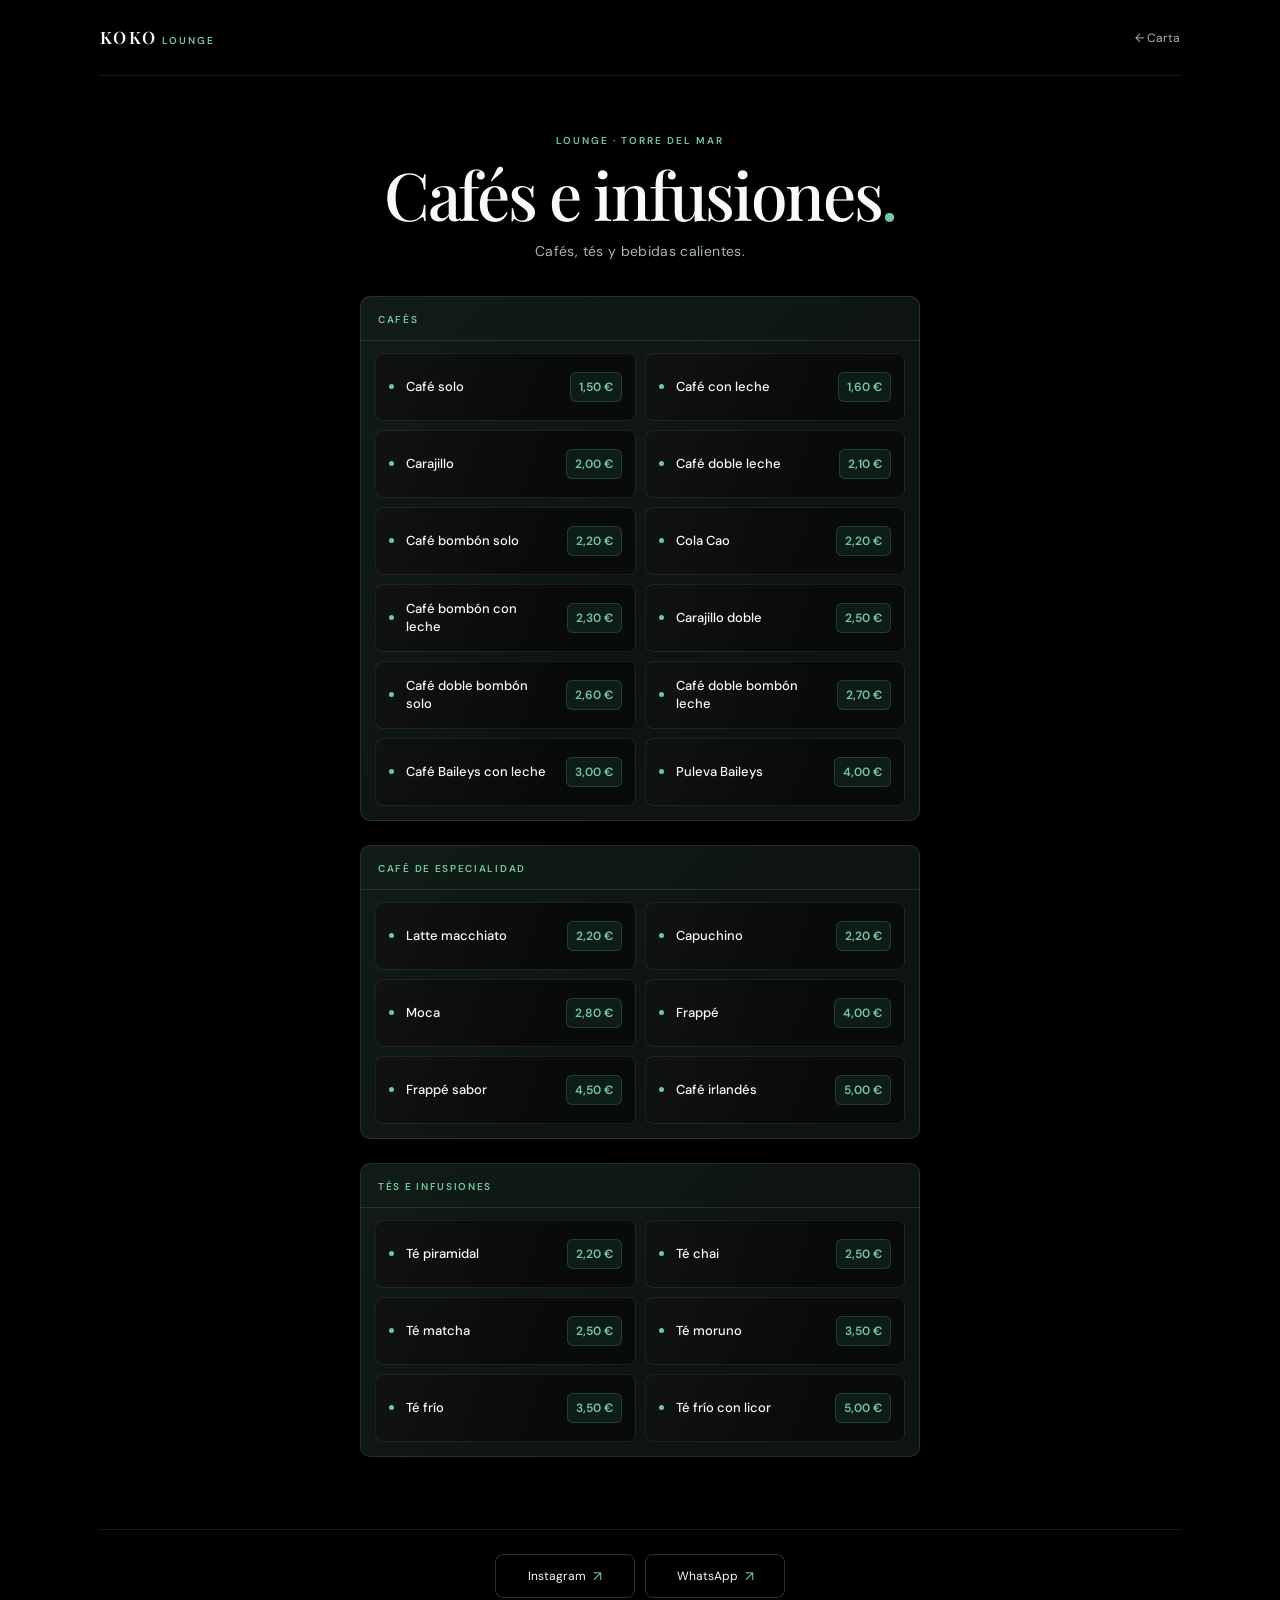
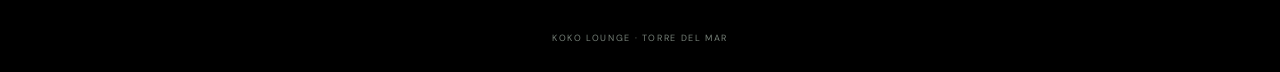
==== cafes.html @ 17e6441b "Publicación inicial de Koko Lounge" ====
<!doctype html>
<html lang="es">
<head>
  <meta charset="utf-8">
  <meta name="viewport" content="width=device-width, initial-scale=1">
  <meta name="theme-color" content="#000000">
  <meta name="description" content="Cafés, tés e infusiones de Koko Lounge en Torre del Mar.">
  <title>Cafés e infusiones | Koko Lounge</title>
  <link rel="preconnect" href="https://fonts.googleapis.com">
  <link rel="preconnect" href="https://fonts.gstatic.com" crossorigin>
  <link href="https://fonts.googleapis.com/css2?family=DM+Sans:wght@400;500;600&family=Playfair+Display:wght@500;600;700&display=swap" rel="stylesheet">
  <link rel="stylesheet" href="styles.css">
</head>
<body>
  <main class="page menu-page">
    <header class="topbar"><a class="brand" href="index.html" aria-label="Volver al inicio"><span class="brand-name">KOKO<span> LOUNGE</span></span></a><a class="back-link" href="menu.html">← Carta</a></header>
    <section class="menu-hero" aria-labelledby="title">
      <p class="eyebrow">LOUNGE · TORRE DEL MAR</p>
      <h1 id="title">Cafés e infusiones<span>.</span></h1>
      <p class="intro">Cafés, tés y bebidas calientes.</p>
    </section>
    <section class="product-list" aria-label="Cafés, tés e infusiones y precios">
      <section class="product-group" aria-label="Cafés">
        <div class="product-group-header"><h2>Cafés</h2></div>
        <article class="product"><span>Café solo</span><span>1,50 €</span></article>
        <article class="product"><span>Café con leche</span><span>1,60 €</span></article>
        <article class="product"><span>Carajillo</span><span>2,00 €</span></article>
        <article class="product"><span>Café doble leche</span><span>2,10 €</span></article>
        <article class="product"><span>Café bombón solo</span><span>2,20 €</span></article>
        <article class="product"><span>Cola Cao</span><span>2,20 €</span></article>
        <article class="product"><span>Café bombón con leche</span><span>2,30 €</span></article>
        <article class="product"><span>Carajillo doble</span><span>2,50 €</span></article>
        <article class="product"><span>Café doble bombón solo</span><span>2,60 €</span></article>
        <article class="product"><span>Café doble bombón leche</span><span>2,70 €</span></article>
        <article class="product"><span>Café Baileys con leche</span><span>3,00 €</span></article>
        <article class="product"><span>Puleva Baileys</span><span>4,00 €</span></article>
      </section>
      <section class="product-group" aria-label="Café de especialidad">
        <div class="product-group-header"><h2>Café de especialidad</h2></div>
        <article class="product"><span>Latte macchiato</span><span>2,20 €</span></article>
        <article class="product"><span>Capuchino</span><span>2,20 €</span></article>
        <article class="product"><span>Moca</span><span>2,80 €</span></article>
        <article class="product"><span>Frappé</span><span>4,00 €</span></article>
        <article class="product"><span>Frappé sabor</span><span>4,50 €</span></article>
        <article class="product"><span>Café irlandés</span><span>5,00 €</span></article>
      </section>
      <section class="product-group" aria-label="Tés e infusiones">
        <div class="product-group-header"><h2>Tés e infusiones</h2></div>
        <article class="product"><span>Té piramidal</span><span>2,20 €</span></article>
        <article class="product"><span>Té chai</span><span>2,50 €</span></article>
        <article class="product"><span>Té matcha</span><span>2,50 €</span></article>
        <article class="product"><span>Té moruno</span><span>3,50 €</span></article>
        <article class="product"><span>Té frío</span><span>3,50 €</span></article>
        <article class="product"><span>Té frío con licor</span><span>5,00 €</span></article>
      </section>
    </section>
    <footer class="menu-footer">
      <nav class="socials" aria-label="Redes sociales">
        <a class="social-link" href="https://www.instagram.com/kokolounge_/" target="_blank" rel="noopener noreferrer">Instagram <span aria-hidden="true">↗</span></a>
        <a class="social-link" href="https://wa.me/34695865423?text=Hola%2C%20quiero%20hacer%20una%20reserva%20en%20Koko%20Lounge." target="_blank" rel="noopener noreferrer" aria-label="Reservar por WhatsApp">WhatsApp <span aria-hidden="true">↗</span></a>
      </nav>
      <p class="copyright">KOKO LOUNGE · TORRE DEL MAR</p>
    </footer>
  </main>
</body>
</html>
---- styles.css ----
:root {
  color-scheme: dark;
  --ink: #f7faf8;
  --muted: #a8b7af;
  --brand: #2f6b59;
  --brand-light: #74c6a3;
  --page: #000000;
  --surface: #0e1511;
  --rule: rgb(255 255 255 / 10%);
  --content-width: 1080px;
}

* { box-sizing: border-box; }

html {
  min-width: 320px;
  scroll-behavior: smooth;
  background: var(--page);
}

body {
  min-height: 100vh;
  margin: 0;
  background: var(--page);
  color: var(--ink);
  font-family: "DM Sans", sans-serif;
  -webkit-font-smoothing: antialiased;
}

a { color: inherit; }

a:focus-visible {
  outline: 2px solid var(--brand-light);
  outline-offset: 4px;
}

.page {
  width: min(100% - 48px, var(--content-width));
  min-height: 100vh;
  margin-inline: auto;
}

.home-page {
  position: relative;
  isolation: isolate;
}

.smoke-layer {
  position: fixed;
  z-index: -1;
  inset: 0;
  width: 100vw;
  height: 100vh;
  height: 100svh;
  overflow: hidden;
  opacity: 0;
  pointer-events: none;
  animation: smoke-appear 1.2s ease-out forwards;
}

.smoke-plume {
  fill: none;
  stroke: url(#smoke-fade);
  stroke-linecap: round;
  stroke-width: 48px;
  opacity: 0;
  transform-box: fill-box;
  transform-origin: center;
  animation: smoke-rise 17s ease-in-out infinite;
}

.smoke-plume path:nth-child(2) { stroke-width: 36px; }
.smoke-plume path:nth-child(3) { stroke-width: 25px; }
.smoke-plume-two { animation-delay: -8.5s; opacity: .75; }
.smoke-plume-wide { animation-delay: -4s; opacity: .68; }

@keyframes smoke-appear {
  to { opacity: 1; }
}

@keyframes smoke-rise {
  0% { opacity: 0; transform: translate3d(0, 20px, 0) scale(.98); }
  16% { opacity: .9; }
  58% { opacity: .62; transform: translate3d(0, -16px, 0) scale(1.02); }
  100% { opacity: 0; transform: translate3d(12px, -44px, 0) scale(1.06); }
}

.topbar {
  display: flex;
  min-height: 76px;
  align-items: center;
  justify-content: space-between;
  border-bottom: 1px solid var(--rule);
}

.brand {
  color: var(--ink);
  text-decoration: none;
}

.brand-name {
  font-family: "Playfair Display", Georgia, serif;
  font-size: 17px;
  font-weight: 600;
  letter-spacing: .14em;
}

.brand-name span {
  color: var(--brand-light);
  font-family: "DM Sans", sans-serif;
  font-size: 10px;
  letter-spacing: .2em;
}

.location,
.eyebrow {
  color: var(--brand-light);
  font-size: 10px;
  font-weight: 600;
  letter-spacing: .2em;
}

.location { color: var(--muted); }

.hero,
.menu-hero { text-align: center; }

.home-hero {
  display: grid;
  min-height: min(690px, calc(100svh - 76px));
  grid-template-columns: 1fr 1fr;
  align-items: center;
  gap: clamp(40px, 7vw, 96px);
  padding: 64px clamp(24px, 6vw, 76px);
  text-align: left;
  border-bottom: 1px solid var(--rule);
}

.hero-media {
  position: relative;
  display: grid;
  min-height: 420px;
  place-items: center;
  isolation: isolate;
}

.hero-orbit {
  position: absolute;
  z-index: 1;
  width: min(390px, 38vw);
  aspect-ratio: 1;
  border: 1px solid rgb(116 198 163 / 24%);
  border-radius: 50%;
}

.hero-orbit::before,
.hero-orbit::after {
  position: absolute;
  content: "";
  border: 1px solid rgb(116 198 163 / 10%);
  border-radius: 50%;
  inset: 12px;
}

.hero-orbit::after { inset: 25px; }

.image-caption {
  position: absolute;
  z-index: 2;
  bottom: 6px;
  margin: 0;
  color: var(--muted);
  font-size: 9px;
  letter-spacing: .2em;
}

.image-caption span { padding-inline: 7px; color: var(--brand-light); }

.hero-copy { max-width: 470px; }

.hero-copy .eyebrow {
  display: flex;
  align-items: center;
  gap: 10px;
  white-space: nowrap;
}

.eyebrow-mark {
  width: 22px;
  height: 1px;
  background: var(--brand-light);
}

.hero-logo {
  position: relative;
  z-index: 2;
  display: block;
  width: min(290px, 30vw);
  height: min(290px, 30vw);
  margin: 0;
  object-fit: cover;
  object-position: center;
  border: 1px solid rgb(116 198 163 / 28%);
  border-radius: 50%;
  clip-path: circle(50%);
  box-shadow: 0 0 0 5px rgb(116 198 163 / 8%), 0 0 0 6px rgb(116 198 163 / 24%), 0 18px 52px rgb(0 0 0 / 65%);
}

@keyframes page-smoke {
  0% { opacity: 0; transform: translate3d(0, 20px, 0) scale(.96); }
  18% { opacity: .82; }
  62% { opacity: .5; transform: translate3d(0, -10px, 0) scale(1.02); }
  100% { opacity: 0; transform: translate3d(0, -28px, 0) scale(1.06); }
}

.eyebrow { margin: 0; }

h1 {
  margin: 15px 0 12px;
  font-family: "Playfair Display", Georgia, serif;
  font-size: clamp(48px, 10vw, 72px);
  font-weight: 500;
  line-height: 1.06;
  letter-spacing: -.035em;
}

h1 span { color: var(--brand-light); }

.home-title {
  max-width: 470px;
  margin: 22px 0 16px;
  font-size: clamp(50px, 6.4vw, 76px);
  letter-spacing: -.025em;
  line-height: 1.02;
}

.intro {
  margin: 0;
  color: var(--muted);
  font-size: 14px;
  letter-spacing: .025em;
}

.main-button {
  display: inline-flex;
  min-width: 208px;
  align-items: center;
  justify-content: space-between;
  gap: 32px;
  margin-top: 34px;
  padding: 16px 20px;
  border: 1px solid var(--brand-light);
  border-radius: 8px;
  background: var(--brand);
  color: var(--ink);
  font-size: 13px;
  font-weight: 600;
  letter-spacing: .08em;
  text-decoration: none;
  transition: background .2s ease, transform .2s ease;
}

.main-button span,
.category-button span:last-child,
.social-link span { color: var(--brand-light); }

.main-button span { font-size: 18px; transition: transform .2s ease; }
.main-button:hover { background: #397a64; transform: translateY(-2px); }
.main-button:hover span { transform: translateX(3px); }

.hero-note {
  margin: 28px 0 0;
  padding-top: 16px;
  border-top: 1px solid var(--rule);
  color: #77837c;
  font-size: 9px;
  letter-spacing: .2em;
}

.home-footer,
.menu-footer {
  padding: 24px 0 28px;
  border-top: 1px solid var(--rule);
  text-align: center;
}

.footer-copy {
  margin: 0 0 18px;
  color: var(--muted);
  font-size: 13px;
}

.socials {
  display: flex;
  justify-content: center;
  gap: 10px;
}

.social-link {
  display: inline-flex;
  min-width: 140px;
  align-items: center;
  justify-content: center;
  gap: 7px;
  padding: 12px 16px;
  border: 1px solid rgb(255 255 255 / 18%);
  border-radius: 8px;
  color: var(--ink);
  font-size: 12px;
  text-decoration: none;
  transition: border-color .2s ease, background .2s ease;
}

a.social-link:hover { border-color: var(--brand-light); background: rgb(47 107 89 / 18%); }
.social-link span { font-size: 14px; }

.copyright {
  margin: 34px 0 0;
  color: #768078;
  font-size: 9px;
  letter-spacing: .18em;
}

.back-link {
  color: var(--muted);
  font-size: 12px;
  text-decoration: none;
}

.back-link:hover { color: var(--brand-light); }

.menu-hero { padding: 58px 8px 36px; }
.menu-hero h1 { margin-top: 13px; font-size: clamp(46px, 10vw, 66px); }

.category-list {
  display: grid;
  grid-template-columns: repeat(2, minmax(0, 1fr));
  max-width: 850px;
  gap: 14px;
  margin: 0 auto;
  padding: 4px 0 76px;
}

.category-label {
  display: flex;
  max-width: 850px;
  justify-content: space-between;
  margin: 0 auto 13px;
  color: var(--muted);
  font-size: 9px;
  font-weight: 600;
  letter-spacing: .17em;
}

.category-label span:first-child { color: var(--brand-light); }

.category-button {
  display: grid;
  min-height: 112px;
  grid-template-columns: 1fr 30px;
  align-items: center;
  gap: 14px;
  padding: 20px 21px;
  border: 1px solid rgb(255 255 255 / 12%);
  border-radius: 10px;
  background: linear-gradient(120deg, rgb(47 107 89 / 13%), transparent 72%), #080b09;
  color: var(--ink);
  text-decoration: none;
  transition: border-color .2s ease, transform .2s ease, background .2s ease, box-shadow .2s ease;
}

.category-number { color: var(--brand-light); font-size: 10px; font-variant-numeric: tabular-nums; letter-spacing: .1em; }
.category-icon { display: grid; width: 38px; height: 38px; place-items: center; border: 1px solid rgb(116 198 163 / 26%); border-radius: 50%; color: var(--brand-light); transition: background .2s ease, transform .2s ease; }
.category-icon svg { width: 19px; height: 19px; fill: none; stroke: currentColor; stroke-linecap: round; stroke-linejoin: round; stroke-width: 1.6; }
.category-name { font-family: "Playfair Display", Georgia, serif; font-size: clamp(20px, 2.6vw, 27px); }
.category-arrow { display: grid; width: 38px; height: 38px; place-items: center; border: 1px solid rgb(116 198 163 / 26%); border-radius: 50%; color: var(--brand-light); font-size: 16px; transition: background .2s ease, transform .2s ease; }
.category-button:hover { transform: translateY(-2px); border-color: rgb(116 198 163 / 55%); background: linear-gradient(120deg, rgb(47 107 89 / 23%), transparent 78%), #0b100d; box-shadow: 0 12px 28px rgb(0 0 0 / 28%); }
.category-button:hover .category-icon { transform: scale(1.05); background: rgb(47 107 89 / 24%); }

.product-list {
  display: grid;
  max-width: 560px;
  gap: 24px;
  margin: 0 auto;
  padding: 0 0 72px;
}

.product-group {
  display: grid;
  grid-template-columns: repeat(2, minmax(0, 1fr));
  gap: 9px;
  padding: 14px;
  border: 1px solid var(--rule);
  border-radius: 10px;
  background: linear-gradient(135deg, rgb(47 107 89 / 8%), transparent 55%), var(--surface);
}

.product-group-header {
  display: flex;
  grid-column: 1 / -1;
  margin: -14px -14px 3px;
  padding: 16px 17px 14px;
  align-items: center;
  justify-content: space-between;
  gap: 8px;
  border-bottom: 1px solid var(--rule);
}

.product-group-header h2 {
  margin: 0;
  padding: 0;
  color: var(--brand-light);
  font-size: 10px;
  font-weight: 600;
  letter-spacing: .17em;
  text-transform: uppercase;
}

.included-drink {
  padding: 6px 9px;
  border: 1px solid rgb(116 198 163 / 24%);
  border-radius: 999px;
  background: rgb(47 107 89 / 18%);
  color: var(--brand-light);
  font-size: 9px;
  font-weight: 500;
  white-space: nowrap;
}

.included-drink-multiline {
  line-height: 1.5;
  text-align: right;
  white-space: normal;
}

.product {
  position: relative;
  display: flex;
  min-height: 68px;
  align-items: center;
  justify-content: space-between;
  gap: 12px;
  padding: 12px 13px;
  border: 1px solid rgb(255 255 255 / 8%);
  border-radius: 8px;
  background: linear-gradient(110deg, rgb(255 255 255 / 3%), transparent 65%), #080b09;
  color: var(--ink);
  font-size: 13px;
  line-height: 1.4;
  transition: border-color .2s ease, background .2s ease, transform .2s ease;
}

.product::before {
  width: 5px;
  height: 5px;
  flex: none;
  border-radius: 50%;
  background: var(--brand-light);
  content: "";
}

.product span:first-child { flex: 1; font-weight: 500; }
.product span:last-child {
  flex: none;
  padding: 6px 8px;
  border: 1px solid rgb(116 198 163 / 20%);
  border-radius: 6px;
  background: rgb(47 107 89 / 18%);
  color: var(--brand-light);
  font-size: 12px;
  font-variant-numeric: tabular-nums;
  font-weight: 600;
  white-space: nowrap;
}

@media (hover: hover) {
  .product:hover { transform: translateY(-1px); border-color: rgb(116 198 163 / 42%); background-color: #0c120e; }
}

@media (max-width: 480px) {
  .page { width: min(100% - 36px, var(--content-width)); }
  .topbar { min-height: 66px; }
  .brand-name { font-size: 15px; }
  .location { font-size: 8px; }
  .menu-hero { padding: 48px 4px 30px; }
  .category-label { margin-bottom: 10px; font-size: 8px; }
  .category-list { grid-template-columns: 1fr; gap: 10px; padding-bottom: 58px; }
  .category-button { min-height: 82px; grid-template-columns: 1fr 27px; gap: 11px; padding: 14px 16px; }
  .category-icon { width: 34px; height: 34px; }
  .category-icon svg { width: 17px; height: 17px; }
  .category-name { font-size: 22px; }
  .socials { gap: 8px; }
  .social-link { min-width: 0; flex: 1; padding: 12px 10px; }
  .product-list { gap: 16px; }
  .product-group { grid-template-columns: 1fr; gap: 8px; padding: 11px; }
  .product-group-header { margin: -11px -11px 2px; padding: 14px 14px 12px; }
  .included-drink { padding: 5px 7px; font-size: 8px; }
  .product { min-height: 62px; gap: 9px; padding: 10px; font-size: 12px; }
  .product span:last-child { padding: 5px 7px; font-size: 11px; }
}

@media (max-width: 680px) {
  .home-hero {
    min-height: auto;
    grid-template-columns: 1fr;
    gap: 22px;
    padding: 42px 8px 48px;
    text-align: center;
  }

  .hero-media { min-height: 250px; }
  .hero-orbit { width: min(260px, 72vw); }
  .hero-logo { width: min(198px, 57vw); height: min(198px, 57vw); }
  .image-caption { bottom: 0; }
  .hero-copy { margin-inline: auto; }
  .hero-copy .eyebrow { justify-content: center; font-size: 9px; }
  .home-title { margin: 17px 0 13px; font-size: clamp(42px, 11vw, 60px); }
  .hero-copy .main-button { margin-top: 26px; }
  .hero-note { max-width: 260px; margin: 23px auto 0; }
}

@media (prefers-reduced-motion: reduce) {
  html { scroll-behavior: auto; }
  *, *::before, *::after { transition-duration: .01ms !important; }
  .smoke-layer,
  .smoke-plume { animation: none; opacity: .2; }
}
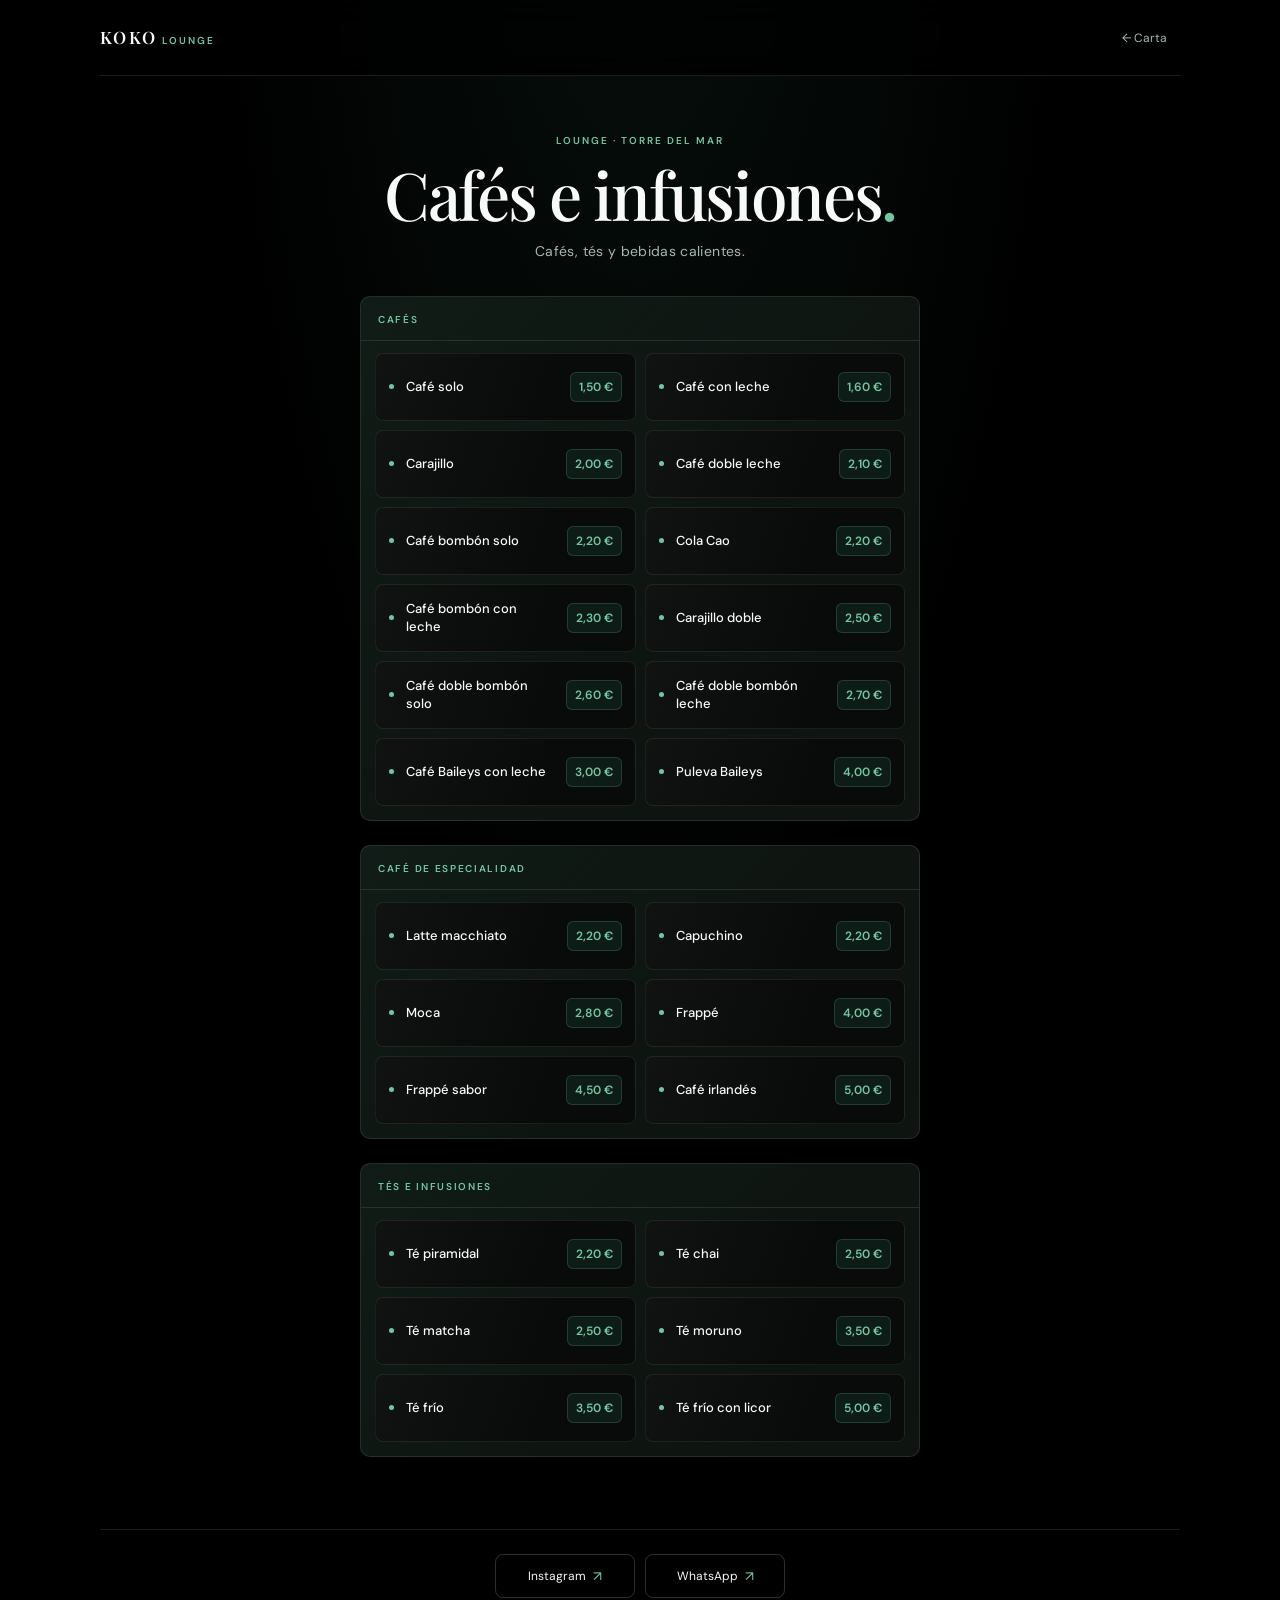
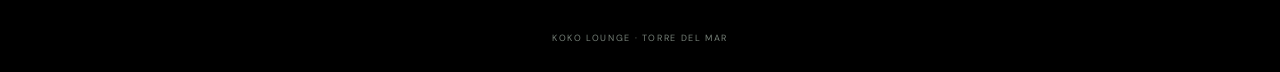
==== commit 8041dc92: "Versiona recursos para renovar caché" ====
--- a/cafes.html
+++ b/cafes.html
@@ -9,7 +9,7 @@
   <link rel="preconnect" href="https://fonts.googleapis.com">
   <link rel="preconnect" href="https://fonts.gstatic.com" crossorigin>
   <link href="https://fonts.googleapis.com/css2?family=DM+Sans:wght@400;500;600&family=Playfair+Display:wght@500;600;700&display=swap" rel="stylesheet">
-  <link rel="stylesheet" href="styles.css">
+  <link rel="stylesheet" href="styles.css?v=5dda2b2">
 </head>
 <body>
   <main class="page menu-page">
--- a/styles.css
+++ b/styles.css
@@ -13,15 +13,17 @@
 * { box-sizing: border-box; }
 
 html {
-  min-width: 320px;
+  min-width: 0;
   scroll-behavior: smooth;
+  overflow-x: clip;
   background: var(--page);
 }
 
 body {
   min-height: 100vh;
   margin: 0;
-  background: var(--page);
+  overflow-x: clip;
+  background: radial-gradient(ellipse at 50% -18%, rgb(47 107 89 / 16%), transparent 48%), var(--page);
   color: var(--ink);
   font-family: "DM Sans", sans-serif;
   -webkit-font-smoothing: antialiased;
@@ -49,7 +51,7 @@
   position: fixed;
   z-index: -1;
   inset: 0;
-  width: 100vw;
+  width: auto;
   height: 100vh;
   height: 100svh;
   overflow: hidden;
@@ -525,3 +527,129 @@
   .smoke-layer,
   .smoke-plume { animation: none; opacity: .2; }
 }
+
+/* Navegación y movimiento sutil compartidos por todas las páginas. */
+@view-transition {
+  navigation: auto;
+}
+
+::view-transition-old(root) {
+  animation: page-leave .16s ease-in both;
+}
+
+::view-transition-new(root) {
+  animation: page-arrive .34s cubic-bezier(.2, .7, .2, 1) both;
+}
+
+@keyframes page-leave {
+  to { opacity: 0; transform: translateY(-5px); }
+}
+
+@keyframes page-arrive {
+  from { opacity: 0; transform: translateY(9px); }
+  to { opacity: 1; transform: translateY(0); }
+}
+
+@keyframes reveal-up {
+  from { opacity: 0; translate: 0 12px; }
+  to { opacity: 1; translate: 0 0; }
+}
+
+.topbar {
+  position: sticky;
+  z-index: 10;
+  top: 0;
+  background: rgb(0 0 0 / 76%);
+  backdrop-filter: blur(16px);
+  -webkit-backdrop-filter: blur(16px);
+}
+
+.back-link {
+  padding: 9px 12px;
+  border: 1px solid transparent;
+  border-radius: 999px;
+  transition: color .2s ease, border-color .2s ease, background .2s ease, transform .2s ease;
+}
+
+.back-link:hover {
+  transform: translateX(-2px);
+  border-color: rgb(116 198 163 / 26%);
+  background: rgb(47 107 89 / 16%);
+}
+
+.menu-hero,
+.home-hero .hero-media,
+.home-hero .hero-copy {
+  animation: reveal-up .7s cubic-bezier(.2, .7, .2, 1) both;
+}
+
+.home-hero .hero-copy { animation-delay: .12s; }
+
+.hero-logo {
+  animation: logo-drift 8s ease-in-out .5s infinite;
+}
+
+@keyframes logo-drift {
+  0%, 100% { translate: 0 0; }
+  50% { translate: 0 -5px; }
+}
+
+.category-label { animation: reveal-up .45s ease both; }
+
+.category-button {
+  animation: reveal-up .55s cubic-bezier(.2, .7, .2, 1) both;
+}
+
+.category-button:nth-child(2) { animation-delay: .04s; }
+.category-button:nth-child(3) { animation-delay: .08s; }
+.category-button:nth-child(4) { animation-delay: .12s; }
+.category-button:nth-child(5) { animation-delay: .16s; }
+.category-button:nth-child(6) { animation-delay: .20s; }
+.category-button:nth-child(7) { animation-delay: .24s; }
+.category-button:nth-child(8) { animation-delay: .28s; }
+.category-button:nth-child(9) { animation-delay: .32s; }
+.category-button:nth-child(10) { animation-delay: .36s; }
+.category-button:nth-child(11) { animation-delay: .40s; }
+.category-button:nth-child(12) { animation-delay: .44s; }
+
+.product-group {
+  animation: reveal-up .5s cubic-bezier(.2, .7, .2, 1) both;
+}
+
+.product-group:nth-child(2) { animation-delay: .08s; }
+.product-group:nth-child(3) { animation-delay: .16s; }
+
+.product {
+  animation: reveal-up .42s ease both;
+}
+
+.product:nth-child(2) { animation-delay: .03s; }
+.product:nth-child(3) { animation-delay: .06s; }
+.product:nth-child(4) { animation-delay: .09s; }
+.product:nth-child(5) { animation-delay: .12s; }
+.product:nth-child(6) { animation-delay: .15s; }
+.product:nth-child(7) { animation-delay: .18s; }
+.product:nth-child(8) { animation-delay: .21s; }
+.product:nth-child(9) { animation-delay: .24s; }
+
+.social-link {
+  transition: border-color .2s ease, background .2s ease, transform .2s ease;
+}
+
+.social-link:hover { transform: translateY(-2px); }
+
+@media (prefers-reduced-motion: reduce) {
+  ::view-transition-old(root),
+  ::view-transition-new(root),
+  .menu-hero,
+  .home-hero .hero-media,
+  .home-hero .hero-copy,
+  .hero-logo,
+  .category-label,
+  .category-button,
+  .product-group,
+  .product { animation: none !important; }
+
+  .back-link:hover,
+  .social-link:hover { transform: none; }
+}
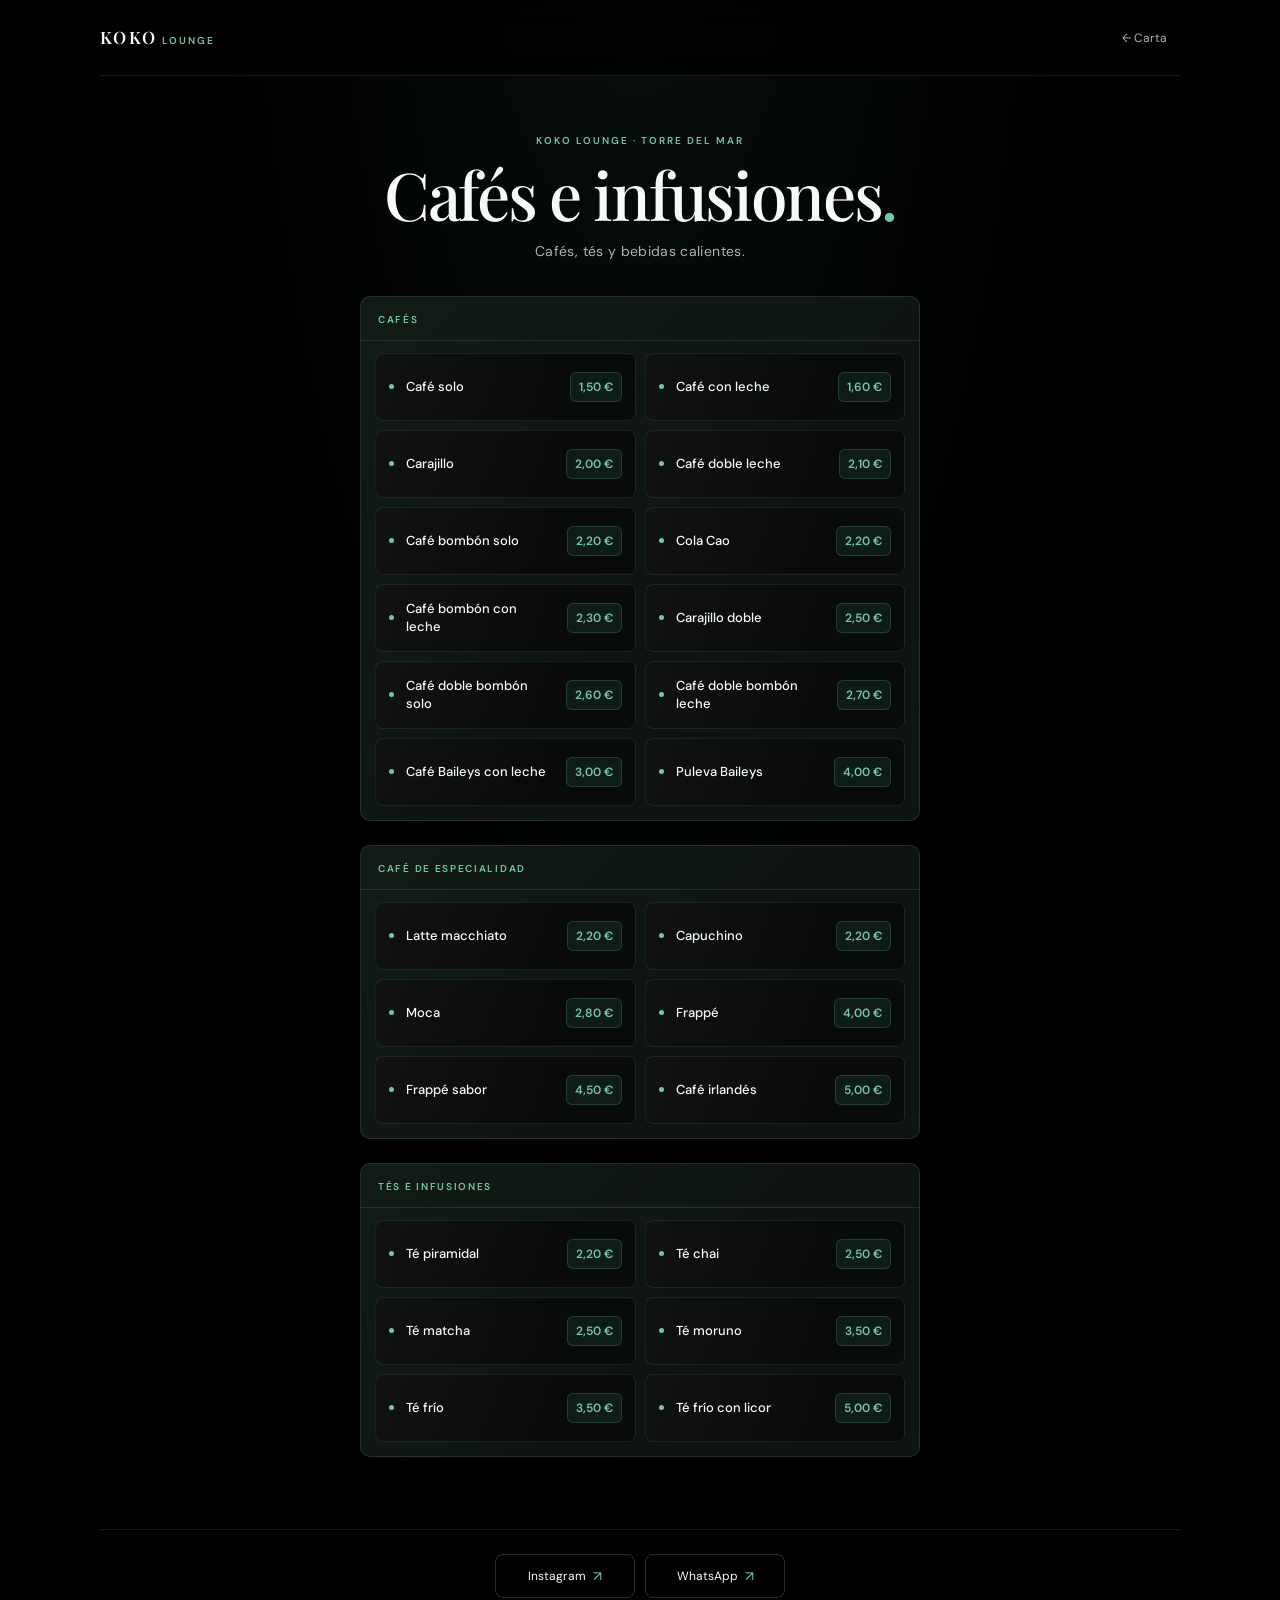
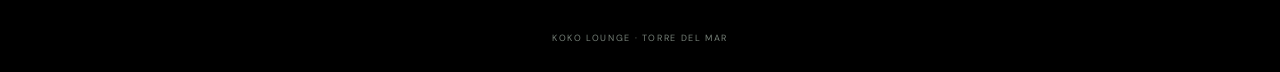
==== commit 534a1334: "Completa rótulo de marca en carta" ====
--- a/cafes.html
+++ b/cafes.html
@@ -9,13 +9,13 @@
   <link rel="preconnect" href="https://fonts.googleapis.com">
   <link rel="preconnect" href="https://fonts.gstatic.com" crossorigin>
   <link href="https://fonts.googleapis.com/css2?family=DM+Sans:wght@400;500;600&family=Playfair+Display:wght@500;600;700&display=swap" rel="stylesheet">
-  <link rel="stylesheet" href="styles.css?v=5dda2b2">
+  <link rel="stylesheet" href="styles.css?v=20261006-kokoalante">
 </head>
 <body>
   <main class="page menu-page">
     <header class="topbar"><a class="brand" href="index.html" aria-label="Volver al inicio"><span class="brand-name">KOKO<span> LOUNGE</span></span></a><a class="back-link" href="menu.html">← Carta</a></header>
     <section class="menu-hero" aria-labelledby="title">
-      <p class="eyebrow">LOUNGE · TORRE DEL MAR</p>
+      <p class="eyebrow">KOKO LOUNGE · TORRE DEL MAR</p>
       <h1 id="title">Cafés e infusiones<span>.</span></h1>
       <p class="intro">Cafés, tés y bebidas calientes.</p>
     </section>
--- a/styles.css
+++ b/styles.css
@@ -515,7 +515,7 @@
   .hero-logo { width: min(198px, 57vw); height: min(198px, 57vw); }
   .image-caption { bottom: 0; }
   .hero-copy { margin-inline: auto; }
-  .hero-copy .eyebrow { justify-content: center; font-size: 9px; }
+  .hero-copy .eyebrow { justify-content: center; font-size: clamp(7px, 2.5vw, 9px); letter-spacing: .12em; }
   .home-title { margin: 17px 0 13px; font-size: clamp(42px, 11vw, 60px); }
   .hero-copy .main-button { margin-top: 26px; }
   .hero-note { max-width: 260px; margin: 23px auto 0; }
